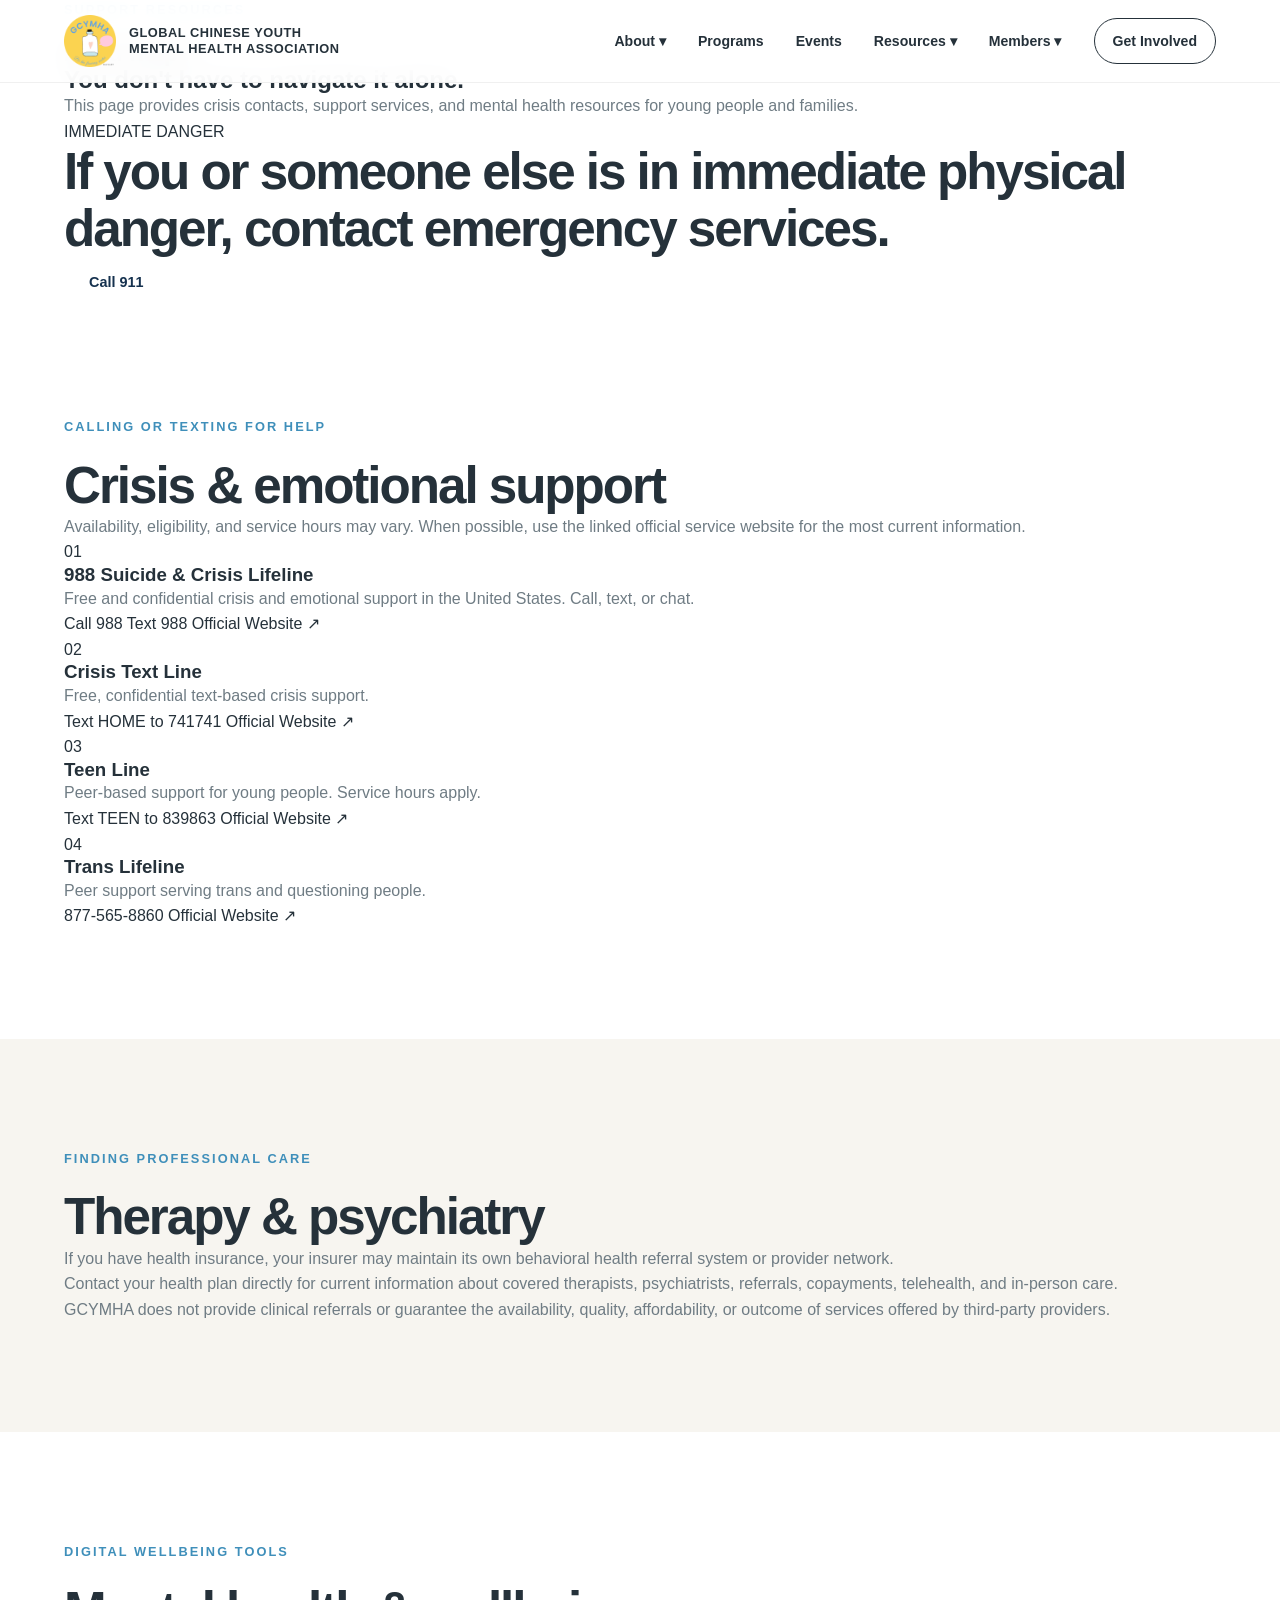
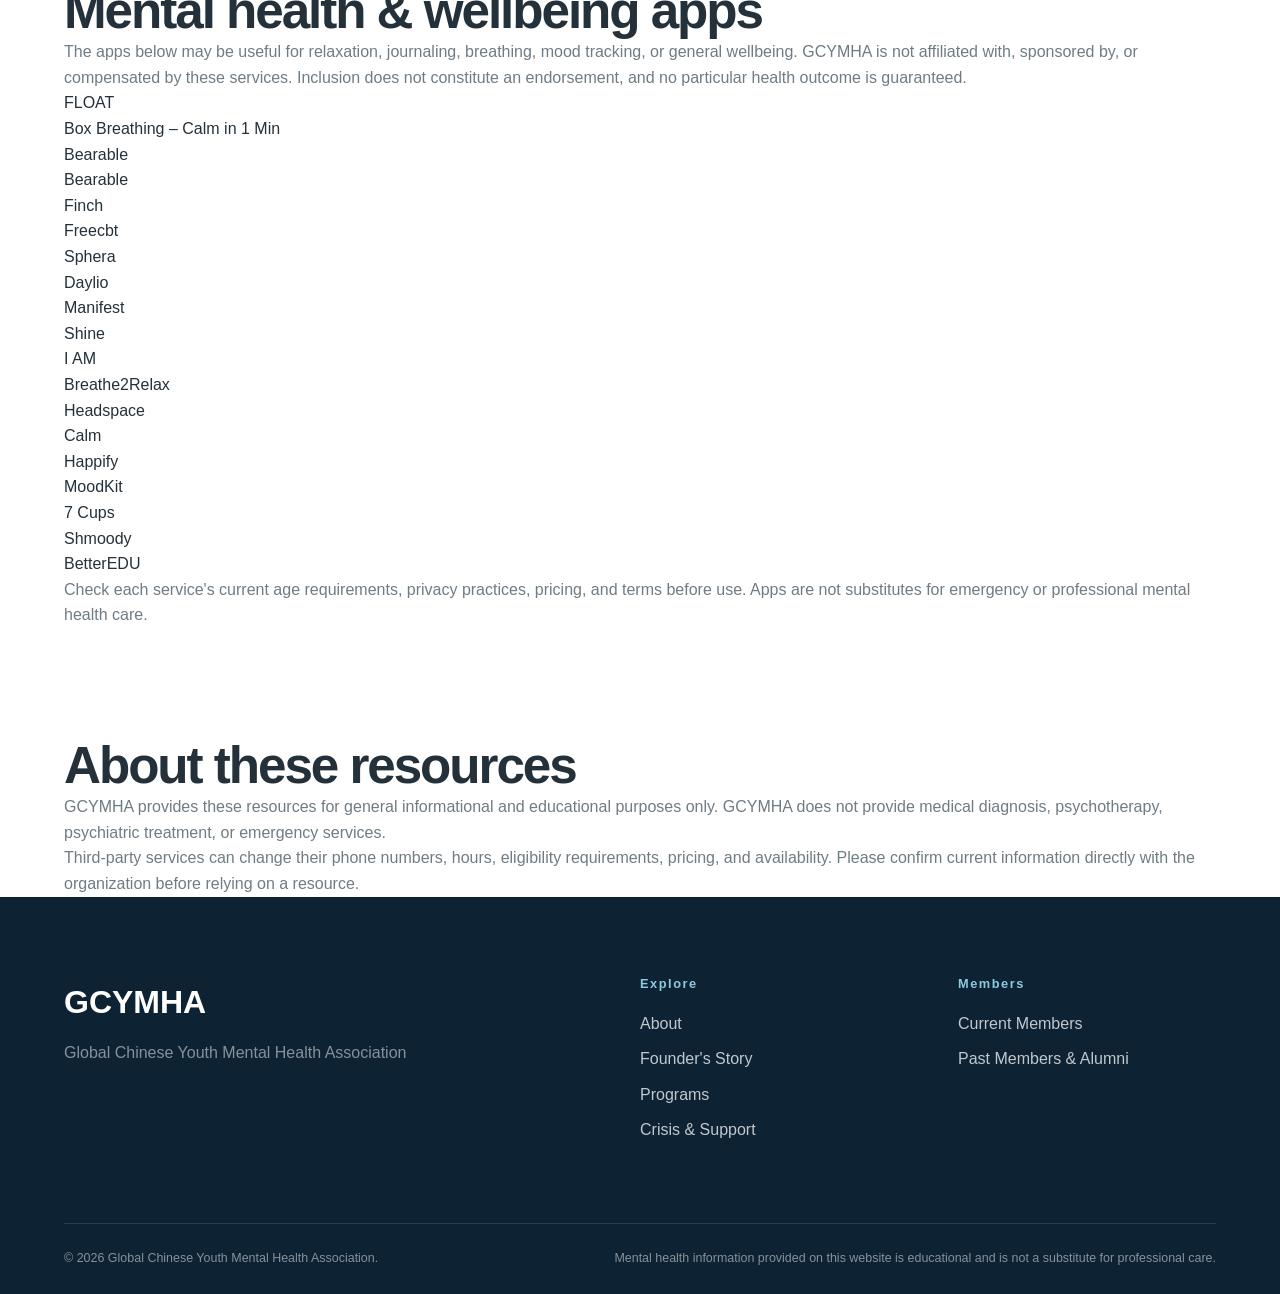
==== crisis-support.html @ 8b7da655 "Create crisis-support.html" ====
<!DOCTYPE html>
<html lang="en">

<head>
    <meta charset="UTF-8">

    <meta
        name="viewport"
        content="width=device-width, initial-scale=1.0"
    >

    <title>Crisis & Support Resources | GCYMHA</title>

    <meta
        name="description"
        content="Mental health crisis lines, support services, care resources, and wellbeing tools curated by the Global Chinese Youth Mental Health Association."
    >

    <link rel="stylesheet" href="styles.css">
</head>

<body>

    <!-- =========================
         NAVIGATION
    ========================== -->

    <header class="site-header">

        <nav class="navbar container">

            <a href="index.html" class="brand">

                <img
                    src="assets/images/logo.jpg"
                    alt="GCYMHA Logo"
                    class="brand-logo"
                >

                <span class="brand-text">
                    Global Chinese Youth
                    <br>
                    Mental Health Association
                </span>

            </a>


            <button
                class="menu-button"
                id="menuButton"
                aria-label="Open navigation menu"
                aria-expanded="false"
            >
                ☰
            </button>


            <div class="nav-links" id="navLinks">


                <!-- ABOUT -->

                <div class="nav-dropdown">

                    <button class="dropdown-button">
                        About ▾
                    </button>

                    <div class="dropdown-menu">

                        <a href="index.html#about">
                            Our Mission
                        </a>

                        <a href="founder-story.html">
                            Founder's Story
                        </a>

                    </div>

                </div>


                <a href="index.html#programs">
                    Programs
                </a>

                <a href="index.html#events">
                    Events
                </a>


                <!-- RESOURCES -->

                <div class="nav-dropdown">

                    <button class="dropdown-button">
                        Resources ▾
                    </button>

                    <div class="dropdown-menu">

                        <a href="index.html#resources">
                            Resource Overview
                        </a>

                        <a href="crisis-support.html">
                            Crisis & Support Services
                        </a>

                    </div>

                </div>


                <!-- MEMBERS -->

                <div class="nav-dropdown">

                    <button class="dropdown-button">
                        Members ▾
                    </button>

                    <div class="dropdown-menu">

                        <a href="current-members.html">
                            Current Members
                        </a>

                        <a href="past-members.html">
                            Past Members & Alumni
                        </a>

                    </div>

                </div>


                <a
                    href="index.html#contact"
                    class="nav-button"
                >
                    Get Involved
                </a>

            </div>

        </nav>

    </header>


    <main>


        <!-- =========================
             HERO
        ========================== -->

        <section class="support-hero">

            <div class="container">

                <p class="section-label">
                    SUPPORT RESOURCES
                </p>

                <h1>
                    Need help?
                    <br>
                    You don't have to navigate it alone.
                </h1>

                <p>
                    This page provides crisis contacts,
                    support services, and mental health
                    resources for young people and families.
                </p>

            </div>

        </section>


        <!-- =========================
             EMERGENCY NOTICE
        ========================== -->

        <section class="emergency-banner">

            <div class="container emergency-inner">

                <div>
                    <span>IMMEDIATE DANGER</span>

                    <h2>
                        If you or someone else is in immediate
                        physical danger, contact emergency services.
                    </h2>
                </div>

                <a
                    href="tel:911"
                    class="button button-white"
                >
                    Call 911
                </a>

            </div>

        </section>


        <!-- =========================
             CALL / TEXT
        ========================== -->

        <section class="section">

            <div class="container">

                <div class="support-heading">

                    <p class="section-label">
                        CALLING OR TEXTING FOR HELP
                    </p>

                    <h2>
                        Crisis & emotional support
                    </h2>

                    <p>
                        Availability, eligibility, and service
                        hours may vary. When possible, use the
                        linked official service website for the
                        most current information.
                    </p>

                </div>


                <div class="support-resource-list">


                    <!-- 988 -->

                    <article class="support-resource">

                        <div class="support-number">
                            01
                        </div>

                        <div>
                            <h3>
                                988 Suicide & Crisis Lifeline
                            </h3>

                            <p>
                                Free and confidential crisis and
                                emotional support in the United States.
                                Call, text, or chat.
                            </p>
                        </div>

                        <div class="support-actions">

                            <a href="tel:988">
                                Call 988
                            </a>

                            <a href="sms:988">
                                Text 988
                            </a>

                            <a
                                href="https://988lifeline.org/"
                                target="_blank"
                                rel="noopener noreferrer"
                            >
                                Official Website ↗
                            </a>

                        </div>

                    </article>


                    <!-- CRISIS TEXT LINE -->

                    <article class="support-resource">

                        <div class="support-number">
                            02
                        </div>

                        <div>
                            <h3>
                                Crisis Text Line
                            </h3>

                            <p>
                                Free, confidential text-based
                                crisis support.
                            </p>
                        </div>

                        <div class="support-actions">

                            <a href="sms:741741">
                                Text HOME to 741741
                            </a>

                            <a
                                href="https://www.crisistextline.org/"
                                target="_blank"
                                rel="noopener noreferrer"
                            >
                                Official Website ↗
                            </a>

                        </div>

                    </article>


                    <!-- TEEN LINE -->

                    <article class="support-resource">

                        <div class="support-number">
                            03
                        </div>

                        <div>
                            <h3>
                                Teen Line
                            </h3>

                            <p>
                                Peer-based support for young people.
                                Service hours apply.
                            </p>
                        </div>

                        <div class="support-actions">

                            <a href="sms:839863">
                                Text TEEN to 839863
                            </a>

                            <a
                                href="https://www.teenline.org/"
                                target="_blank"
                                rel="noopener noreferrer"
                            >
                                Official Website ↗
                            </a>

                        </div>

                    </article>


                    <!-- TRANS LIFELINE -->

                    <article class="support-resource">

                        <div class="support-number">
                            04
                        </div>

                        <div>
                            <h3>
                                Trans Lifeline
                            </h3>

                            <p>
                                Peer support serving trans and
                                questioning people.
                            </p>
                        </div>

                        <div class="support-actions">

                            <a href="tel:+18775658860">
                                877-565-8860
                            </a>

                            <a
                                href="https://translifeline.org/hotline/"
                                target="_blank"
                                rel="noopener noreferrer"
                            >
                                Official Website ↗
                            </a>

                        </div>

                    </article>


                </div>

            </div>

        </section>


        <!-- =========================
             PROFESSIONAL CARE
        ========================== -->

        <section class="section soft-background">

            <div class="container support-two-column">

                <div>

                    <p class="section-label">
                        FINDING PROFESSIONAL CARE
                    </p>

                    <h2>
                        Therapy & psychiatry
                    </h2>

                </div>


                <div>

                    <p>
                        If you have health insurance, your insurer
                        may maintain its own behavioral health
                        referral system or provider network.
                    </p>

                    <p>
                        Contact your health plan directly for
                        current information about covered therapists,
                        psychiatrists, referrals, copayments,
                        telehealth, and in-person care.
                    </p>

                    <p class="support-note">
                        GCYMHA does not provide clinical referrals
                        or guarantee the availability, quality,
                        affordability, or outcome of services
                        offered by third-party providers.
                    </p>

                </div>

            </div>

        </section>


        <!-- =========================
             APPS
        ========================== -->

        <section class="section">

            <div class="container">

                <div class="support-heading">

                    <p class="section-label">
                        DIGITAL WELLBEING TOOLS
                    </p>

                    <h2>
                        Mental health & wellbeing apps
                    </h2>

                    <p>
                        The apps below may be useful for relaxation,
                        journaling, breathing, mood tracking, or
                        general wellbeing. GCYMHA is not affiliated
                        with, sponsored by, or compensated by these
                        services. Inclusion does not constitute an
                        endorsement, and no particular health outcome
                        is guaranteed.
                    </p>

                </div>


                <div class="app-grid">

                    <div>FLOAT</div>
                    <div>Box Breathing – Calm in 1 Min</div>
                    <div>Bearable</div>
                    <div>Bearable</div>
                    <div>Finch</div>
                    <div>Freecbt</div>
                    <div> Sphera</div>
                    <div> Daylio</div>
                    <div> Manifest</div>
                    <div>Shine</div>
                    <div>I AM</div>
                    <div>Breathe2Relax</div>
                    <div>Headspace</div>
                    <div>Calm</div>
                    <div>Happify</div>
                    <div>MoodKit</div>
                    <div>7 Cups</div>
                    <div>Shmoody</div>
                    <div>BetterEDU</div>

                </div>


                <p class="app-disclaimer">
                    Check each service's current age requirements,
                    privacy practices, pricing, and terms before use.
                    Apps are not substitutes for emergency or
                    professional mental health care.
                </p>

            </div>

        </section>


        <!-- =========================
             DISCLAIMER
        ========================== -->

        <section class="support-disclaimer">

            <div class="container">

                <h2>
                    About these resources
                </h2>

                <p>
                    GCYMHA provides these resources for general
                    informational and educational purposes only.
                    GCYMHA does not provide medical diagnosis,
                    psychotherapy, psychiatric treatment, or
                    emergency services.
                </p>

                <p>
                    Third-party services can change their phone
                    numbers, hours, eligibility requirements,
                    pricing, and availability. Please confirm
                    current information directly with the
                    organization before relying on a resource.
                </p>

            </div>

        </section>


    </main>


    <!-- =========================
         FOOTER
    ========================== -->

    <footer class="footer">

        <div class="container footer-grid">

            <div>

                <a href="index.html" class="footer-brand">
                    GCYMHA
                </a>

                <p>
                    Global Chinese Youth Mental Health Association
                </p>

            </div>


            <div>

                <h3>
                    Explore
                </h3>

                <a href="index.html#about">
                    About
                </a>

                <a href="founder-story.html">
                    Founder's Story
                </a>

                <a href="index.html#programs">
                    Programs
                </a>

                <a href="crisis-support.html">
                    Crisis & Support
                </a>

            </div>


            <div>

                <h3>
                    Members
                </h3>

                <a href="current-members.html">
                    Current Members
                </a>

                <a href="past-members.html">
                    Past Members & Alumni
                </a>

            </div>

        </div>


        <div class="container footer-bottom">

            <p>
                © <span id="year"></span>
                Global Chinese Youth Mental Health Association.
            </p>

            <p>
                Mental health information provided on this website
                is educational and is not a substitute for
                professional care.
            </p>

        </div>

    </footer>


    <script src="script.js"></script>

</body>

</html>
---- styles.css ----
/* =====================================
   BASIC SETTINGS
===================================== */

:root {
    --navy: #16324f;
    --blue: #3f8fba;
    --light-blue: #dceef5;
    --sky: #8dc9df;
    --cream: #f7f5f0;
    --white: #ffffff;
    --text: #25313a;
    --muted: #6f7c84;
    --line: #dde3e6;

    --max-width: 1180px;
}


* {
    box-sizing: border-box;
    margin: 0;
    padding: 0;
}


html {
    scroll-behavior: smooth;
}


body {
    font-family:
        -apple-system,
        BlinkMacSystemFont,
        "Segoe UI",
        Arial,
        sans-serif;

    color: var(--text);
    background: var(--white);
    line-height: 1.6;
}


img {
    display: block;
    width: 100%;
}


a {
    color: inherit;
    text-decoration: none;
}


.container {
    width: min(90%, var(--max-width));
    margin: 0 auto;
}


.section {
    padding: 110px 0;
}


.soft-background {
    background: var(--cream);
}


.section-label {
    color: var(--blue);
    font-size: 0.8rem;
    font-weight: 800;
    letter-spacing: 0.16em;
    margin-bottom: 20px;
}


.light-label {
    color: var(--sky);
}


h1,
h2,
h3 {
    line-height: 1.1;
}


h2 {
    font-size: clamp(2.2rem, 4vw, 4rem);
    letter-spacing: -0.04em;
}


p {
    color: var(--muted);
}


.button {
    display: inline-flex;
    justify-content: center;
    align-items: center;

    min-height: 50px;

    padding: 0 25px;

    border-radius: 999px;

    font-size: 0.9rem;
    font-weight: 700;

    transition:
        transform 0.2s ease,
        background 0.2s ease,
        color 0.2s ease;
}


.button:hover {
    transform: translateY(-2px);
}


.button-primary {
    color: white;
    background: var(--blue);
}


.button-secondary {
    color: white;
    border: 1px solid rgba(255, 255, 255, 0.65);
}


.button-white {
    color: var(--navy);
    background: white;
}


.button-outline-white {
    color: white;
    border: 1px solid rgba(255, 255, 255, 0.7);
}



/* =====================================
   NAVIGATION
===================================== */

.site-header {
    position: fixed;
    z-index: 1000;
    top: 0;
    width: 100%;

    background: rgba(255, 255, 255, 0.94);

    backdrop-filter: blur(14px);

    border-bottom: 1px solid rgba(0, 0, 0, 0.06);
}


.navbar {
    min-height: 82px;

    display: flex;
    align-items: center;
    justify-content: space-between;
}


.brand {
    display: flex;
    align-items: center;
    gap: 13px;

    font-weight: 800;
}


.brand-logo {
    width: 52px;
    height: 52px;
    object-fit: contain;
    flex-shrink: 0;
}


.brand-text {
    font-size: 0.8rem;
    line-height: 1.25;
    text-transform: uppercase;
    letter-spacing: 0.04em;
}


.nav-links {
    display: flex;
    align-items: center;
    gap: 32px;

    font-size: 0.88rem;
    font-weight: 600;
}


.nav-links a {
    transition: color 0.2s;
}


.nav-links a:hover {
    color: var(--blue);
}


.nav-button {
    padding: 11px 18px;

    border: 1px solid var(--text);
    border-radius: 999px;
}


.menu-button {
    display: none;

    border: 0;
    background: transparent;

    font-size: 1.7rem;
}



/* =====================================
   HERO
===================================== */

.hero {
    min-height: 920px;

    position: relative;

    display: flex;
    align-items: center;

    overflow: hidden;

    color: white;
}


.hero-background {
    position: absolute;
    inset: 0;

    width: 100%;
    height: 100%;

    object-fit: cover;
}


.hero-overlay {
    position: absolute;
    inset: 0;

    background:
        linear-gradient(
            90deg,
            rgba(11, 37, 55, 0.92) 0%,
            rgba(11, 37, 55, 0.74) 50%,
            rgba(11, 37, 55, 0.22) 100%
        );
}


.hero-content {
    position: relative;
    z-index: 2;

    padding-top: 80px;
}


.eyebrow {
    color: var(--sky);

    font-size: 0.8rem;
    font-weight: 800;

    letter-spacing: 0.18em;

    margin-bottom: 30px;
}


.hero h1 {
    max-width: 850px;

    font-size: clamp(3.4rem, 7vw, 7.2rem);

    letter-spacing: -0.06em;
}


.hero h1 span {
    color: var(--sky);
}


.hero-description {
    max-width: 640px;

    color: rgba(255, 255, 255, 0.82);

    font-size: 1.2rem;

    margin: 35px 0;
}


.hero-actions {
    display: flex;
    gap: 14px;
}


.hero-stats {
    margin-top: 100px;

    display: grid;
    grid-template-columns: repeat(3, 1fr);

    max-width: 760px;

    border-top: 1px solid rgba(255, 255, 255, 0.3);
}


.hero-stats div {
    padding: 25px 25px 0 0;
}


.hero-stats strong {
    display: block;

    font-size: 1.15rem;
}


.hero-stats span {
    color: rgba(255, 255, 255, 0.62);

    font-size: 0.85rem;
}



/* =====================================
   INTRO
===================================== */

.intro {
    background: white;
}


.intro-grid {
    display: grid;
    grid-template-columns: 1fr 1fr;

    gap: 90px;
}


.intro-grid h2 {
    max-width: 600px;
}


.intro-grid > div:last-child {
    padding-top: 35px;
}


.large-paragraph {
    font-size: 1.3rem;
    color: var(--text);

    margin-bottom: 20px;
}


.text-link {
    display: inline-block;

    color: var(--blue);
    font-weight: 700;

    margin-top: 25px;
}



/* =====================================
   ABOUT
===================================== */

.split-section {
    display: grid;
    grid-template-columns: 1fr 1fr;

    align-items: center;

    gap: 90px;
}


.image-panel {
    position: relative;
}


.image-panel img {
    height: 650px;

    object-fit: cover;

    border-radius: 6px;
}


.image-caption {
    position: absolute;

    right: -25px;
    bottom: 30px;

    width: 260px;

    padding: 25px;

    color: white;
    background: var(--navy);
}


.image-caption span {
    display: block;

    color: var(--sky);

    font-size: 0.75rem;
    font-weight: 700;

    letter-spacing: 0.15em;
    text-transform: uppercase;

    margin-bottom: 5px;
}


.content-panel > p {
    margin-top: 25px;
    font-size: 1.05rem;
}


.mini-values {
    margin-top: 45px;

    border-top: 1px solid #d8dad6;
}


.mini-values div {
    padding: 22px 0;

    display: grid;
    grid-template-columns: 50px 120px 1fr;

    gap: 10px;

    border-bottom: 1px solid #d8dad6;
}


.mini-values span {
    color: var(--blue);

    font-size: 0.75rem;
    font-weight: 800;
}


.mini-values h3 {
    font-size: 1rem;
}



/* =====================================
   IMPACT
===================================== */

.impact-section {
    color: white;
    background: var(--navy);
}


.impact-grid {
    display: grid;
    grid-template-columns: 1fr 1fr;

    align-items: center;

    gap: 90px;
}


.impact-copy p {
    color: rgba(255,255,255,0.68);
}


.impact-copy > p:not(.section-label) {
    margin-top: 25px;

    font-size: 1.05rem;
}


.check-list {
    margin-top: 35px;
}


.check-list p {
    padding: 13px 0;

    border-bottom: 1px solid rgba(255,255,255,0.13);
}


.check-list span {
    color: var(--sky);

    margin-right: 12px;
}


.impact-image img {
    height: 600px;

    object-fit: cover;

    border-radius: 6px;
}



/* =====================================
   SECTION HEADINGS
===================================== */

.section-heading {
    display: grid;
    grid-template-columns: 1.5fr 0.7fr;

    gap: 80px;

    align-items: end;

    margin-bottom: 60px;
}


.section-heading > p {
    font-size: 1.05rem;
}



/* =====================================
   PROGRAMS
===================================== */

.program-grid {
    display: grid;
    grid-template-columns: repeat(2, 1fr);
}


.program-card {
    position: relative;

    min-height: 360px;

    padding: 45px;

    border: 1px solid var(--line);

    margin: -1px 0 0 -1px;

    display: flex;
    flex-direction: column;
}


.card-number {
    color: var(--blue);

    font-size: 0.8rem;
    font-weight: 800;

    margin-bottom: 60px;
}


.program-card h3 {
    font-size: 1.7rem;

    margin-bottom: 16px;
}


.program-card p {
    max-width: 480px;

    margin-bottom: 25px;
}


.program-card a {
    margin-top: auto;

    color: var(--blue);
    font-weight: 700;
}


.featured-card {
    color: white;
    background: var(--blue);

    border-color: var(--blue);
}


.featured-card p,
.featured-card a,
.featured-card .card-number {
    color: rgba(255,255,255,0.85);
}



/* =====================================
   EVENTS
===================================== */

.event-grid {
    display: grid;
    grid-template-columns: repeat(2, 1fr);

    gap: 28px;
}


.event-card {
    background: white;
}


.event-card img {
    height: 400px;

    object-fit: cover;
}


.event-content {
    padding: 35px;
}


.event-type {
    color: var(--blue);

    font-size: 0.75rem;
    font-weight: 800;

    letter-spacing: 0.12em;
}


.event-content h3 {
    margin: 14px 0;

    font-size: 1.6rem;
}



/* =====================================
   RESOURCES
===================================== */

.resource-layout {
    display: grid;
    grid-template-columns: 0.85fr 1.15fr;

    gap: 90px;

    align-items: center;
}


.resource-image img {
    height: 650px;

    object-fit: cover;

    border-radius: 6px;
}


.resource-layout > div:last-child > p {
    margin: 25px 0 35px;

    font-size: 1.05rem;
}


.resource-links {
    border-top: 1px solid var(--line);
}


.resource-links a {
    padding: 22px 0;

    display: grid;

    grid-template-columns: 50px 1fr 30px;

    align-items: center;

    gap: 15px;

    border-bottom: 1px solid var(--line);
}


.resource-links a > span {
    color: var(--blue);

    font-size: 0.8rem;
    font-weight: 800;
}


.resource-links strong,
.resource-links small {
    display: block;
}


.resource-links small {
    color: var(--muted);

    margin-top: 4px;
}



/* =====================================
   COLLABORATION
===================================== */

.collaboration-section {
    color: white;
    background: #346c88;
}


.collaboration-grid {
    display: grid;
    grid-template-columns: 0.85fr 1.15fr;

    gap: 100px;

    align-items: center;
}


.collaboration-grid h2 {
    max-width: 450px;
}


.collaboration-grid p:not(.section-label) {
    max-width: 520px;

    margin: 25px 0 35px;

    color: rgba(255,255,255,0.75);

    font-size: 1.05rem;
}


.collaboration-image img {
    height: 540px;

    object-fit: cover;
}



/* =====================================
   TEAM
===================================== */

.team-intro {
    max-width: 780px;

    margin-bottom: 60px;
}


.team-intro > p:last-child {
    margin-top: 25px;

    max-width: 650px;

    font-size: 1.05rem;
}


.team-categories {
    display: grid;
    grid-template-columns: repeat(4, 1fr);

    border-top: 1px solid var(--line);
}


.team-categories div {
    padding: 30px;

    border-right: 1px solid var(--line);
}


.team-categories div:last-child {
    border-right: 0;
}


.team-categories span {
    color: var(--blue);

    font-size: 0.75rem;
    font-weight: 800;
}


.team-categories h3 {
    margin: 50px 0 14px;

    font-size: 1.3rem;
}



/* =====================================
   CONTACT
===================================== */

.contact-section {
    padding: 130px 0;

    text-align: center;

    color: white;

    background:
        linear-gradient(
            135deg,
            #16324f,
            #347796
        );
}


.contact-content {
    max-width: 850px;
}


.contact-content h2 {
    font-size: clamp(3rem, 6vw, 5.8rem);
}


.contact-content > p:not(.section-label) {
    max-width: 620px;

    margin: 30px auto;

    color: rgba(255,255,255,0.75);

    font-size: 1.1rem;
}


.contact-buttons {
    display: flex;
    justify-content: center;

    gap: 12px;
}



/* =====================================
   FOOTER
===================================== */

.footer {
    padding: 80px 0 25px;

    color: white;
    background: #0d2232;
}


.footer p {
    color: rgba(255,255,255,0.5);
}


.footer-grid {
    display: grid;
    grid-template-columns: 2fr 1fr 1fr;

    gap: 60px;
}


.footer-brand {
    display: block;

    margin-bottom: 12px;

    font-size: 2rem;
    font-weight: 900;
}


.footer-grid h3 {
    color: var(--sky);

    font-size: 0.8rem;

    letter-spacing: 0.12em;

    margin-bottom: 20px;
}


.footer-grid div:nth-child(2) a,
.footer-grid div:nth-child(3) a {
    display: block;

    margin-bottom: 10px;

    color: rgba(255,255,255,0.75);
}


.footer-bottom {
    display: flex;
    justify-content: space-between;

    gap: 30px;

    margin-top: 70px;

    padding-top: 25px;

    border-top: 1px solid rgba(255,255,255,0.12);

    font-size: 0.78rem;
}



/* =====================================
   TABLET
===================================== */

@media (max-width: 950px) {

    .section {
        padding: 80px 0;
    }


    .nav-links {
        display: none;

        position: absolute;

        top: 82px;
        left: 0;

        width: 100%;

        padding: 25px 5%;

        flex-direction: column;
        align-items: flex-start;

        background: white;

        border-bottom: 1px solid var(--line);
    }


    .nav-links.active {
        display: flex;
    }


    .menu-button {
        display: block;
    }


    .hero {
        min-height: 850px;
    }


    .intro-grid,
    .split-section,
    .impact-grid,
    .resource-layout,
    .collaboration-grid,
    .section-heading {
        grid-template-columns: 1fr;
        gap: 50px;
    }


    .program-grid {
        grid-template-columns: 1fr 1fr;
    }


    .team-categories {
        grid-template-columns: 1fr 1fr;
    }


    .image-caption {
        right: 15px;
    }


    .footer-grid {
        grid-template-columns: 1fr 1fr;
    }

}



/* =====================================
   MOBILE
===================================== */

@media (max-width: 650px) {

    .brand-text {
        font-size: 0.65rem;
    }


    .hero {
        min-height: 820px;
    }


    .hero-overlay {
        background:
            linear-gradient(
                rgba(11,37,55,0.82),
                rgba(11,37,55,0.9)
            );
    }


    .hero h1 {
        font-size: 3.3rem;
    }


    .hero-actions,
    .contact-buttons {
        flex-direction: column;
        align-items: stretch;
    }


    .hero-stats {
        grid-template-columns: 1fr;

        margin-top: 60px;
    }


    .hero-stats div {
        padding: 15px 0;

        border-bottom: 1px solid rgba(255,255,255,0.1);
    }


    .program-grid,
    .event-grid,
    .team-categories {
        grid-template-columns: 1fr;
    }


    .program-card {
        min-height: auto;
    }


    .card-number {
        margin-bottom: 35px;
    }


    .mini-values div {
        grid-template-columns: 35px 1fr;
    }


    .mini-values p {
        grid-column: 2;
    }


    .image-panel img,
    .impact-image img,
    .resource-image img,
    .collaboration-image img,
    .event-card img {
        height: 430px;
    }


    .footer-grid {
        grid-template-columns: 1fr;
    }


    .footer-bottom {
        flex-direction: column;
    }

}
/* =====================================
   NAVIGATION DROPDOWNS
===================================== */

.nav-dropdown {
    position: relative;
    display: flex;
    align-items: center;
}

.dropdown-button {
    border: 0;
    background: transparent;

    font: inherit;
    font-size: 0.88rem;
    font-weight: 600;

    cursor: pointer;
    color: var(--text);

    padding: 20px 0;
}

/* Dropdown box */

.dropdown-menu {
    display: none;

    position: absolute;
    top: 100%;
    left: 0;

    min-width: 220px;

    padding: 8px 0;

    background: white;

    border: 1px solid var(--line);
    border-radius: 8px;

    box-shadow: 0 12px 30px rgba(0, 0, 0, 0.12);

    z-index: 9999;
}

/* Dropdown links */

.dropdown-menu a {
    display: block;

    padding: 12px 18px;

    color: var(--text);

    white-space: nowrap;

    font-size: 0.88rem;
    font-weight: 600;
}

.dropdown-menu a:hover {
    color: var(--blue);
    background: var(--cream);
}

/* Show dropdown on hover */

.nav-dropdown:hover .dropdown-menu {
    display: block;
}

/* Also keep it open when clicked/focused */

.nav-dropdown:focus-within .dropdown-menu {
    display: block;
}
/* =====================================
   MEMBERS PAGES
===================================== */

.members-hero {
    padding: 180px 0 90px;
    background: var(--cream);
}

.members-hero h1 {
    font-size: clamp(3rem, 6vw, 5.5rem);
    letter-spacing: -0.05em;
    margin-bottom: 20px;
}

.members-hero p:last-child {
    max-width: 650px;
    font-size: 1.1rem;
}


/* =====================================
   CURRENT MEMBERS
===================================== */

.current-member-list {
    max-width: 900px;
    margin: 0 auto;
}

.current-member {
    display: grid;
    grid-template-columns: 90px 1fr;
    gap: 30px;

    align-items: start;

    padding: 40px 0;

    border-bottom: 1px solid var(--line);
}

.current-member:first-child {
    border-top: 1px solid var(--line);
}

.member-initials {
    width: 70px;
    height: 70px;

    display: flex;
    align-items: center;
    justify-content: center;

    border-radius: 50%;

    background: var(--light-blue);
    color: var(--navy);

    font-size: 1rem;
    font-weight: 800;
    letter-spacing: 0.05em;
}

.current-member-info h2 {
    margin-bottom: 7px;
    font-size: 1.6rem;
}

.member-role {
    margin-bottom: 12px;

    color: var(--blue);

    font-size: 0.85rem;
    font-weight: 700;

    text-transform: uppercase;
    letter-spacing: 0.06em;
}

.current-member-info > p:last-child {
    max-width: 600px;
}


/* =====================================
   PAST MEMBERS & ALUMNI
===================================== */

.member-group {
    margin-bottom: 100px;
}

.member-group:last-child {
    margin-bottom: 0;
}

.member-group-heading {
    display: grid;
    grid-template-columns: 1fr 2fr;
    gap: 40px;

    align-items: end;

    margin-bottom: 35px;
}

.member-group-heading h2 {
    font-size: clamp(2rem, 4vw, 3.5rem);
}

.past-member-list {
    border-top: 1px solid var(--line);
}

.past-member {
    display: grid;
    grid-template-columns: 0.8fr 1.2fr;

    gap: 50px;

    padding: 32px 0;

    border-bottom: 1px solid var(--line);
}

.past-member-header h3 {
    font-size: 1.4rem;
    margin-bottom: 6px;
}

.member-bio {
    max-width: 700px;

    font-size: 1rem;
    line-height: 1.75;
}


/* =====================================
   MEMBERS MOBILE
===================================== */

@media (max-width: 700px) {

    .current-member {
        grid-template-columns: 60px 1fr;
        gap: 20px;
    }

    .member-initials {
        width: 52px;
        height: 52px;

        font-size: 0.8rem;
    }

    .member-group-heading,
    .past-member {
        grid-template-columns: 1fr;
        gap: 15px;
    }

}
/* =====================================
   FOUNDER'S STORY
===================================== */

.story-hero {
    padding: 200px 0 110px;

    background:
        linear-gradient(
            135deg,
            #f7f5f0 0%,
            #eef5f7 100%
        );
}


.story-hero-inner {
    display: grid;
    grid-template-columns: 1.4fr 0.6fr;

    gap: 80px;

    align-items: end;
}


.story-hero .section-label {
    grid-column: 1 / -1;
}


.story-hero h1 {
    max-width: 850px;

    font-size: clamp(4rem, 8vw, 7.5rem);

    letter-spacing: -0.065em;
    line-height: 0.95;
}


.story-hero h1 span {
    color: var(--blue);
}


.story-intro {
    max-width: 440px;

    padding-bottom: 10px;
}


.story-date {
    margin-bottom: 20px;

    color: var(--text);

    font-size: 0.8rem;
    font-weight: 800;

    letter-spacing: 0.08em;
    text-transform: uppercase;
}


.story-intro p:last-child {
    font-size: 1.05rem;
    line-height: 1.75;
}



/* =====================================
   STORY BODY
===================================== */

.story-section {
    padding: 120px 0;
}


.story-layout {
    display: grid;

    grid-template-columns: 250px minmax(0, 760px);

    justify-content: center;

    gap: 100px;

    align-items: start;
}


.story-sidebar {
    position: sticky;

    top: 130px;

    padding-top: 10px;

    border-top: 2px solid var(--blue);
}


.story-sidebar-label {
    margin: 18px 0 15px;

    color: var(--blue);

    font-size: 0.72rem;
    font-weight: 800;

    letter-spacing: 0.15em;
}


.story-sidebar p:last-child {
    font-size: 0.9rem;
    line-height: 1.7;
}


.story-article {
    min-width: 0;
}


.story-article > p {
    margin-bottom: 28px;

    color: #4f5b63;

    font-size: 1.08rem;
    line-height: 1.9;
}


.story-article .story-lead {
    margin-bottom: 50px;

    color: var(--text);

    font-size: 1.45rem;
    line-height: 1.75;
}


.story-article h2 {
    margin: 85px 0 30px;

    color: var(--navy);

    font-size: clamp(2rem, 4vw, 3.3rem);

    letter-spacing: -0.04em;
}



/* =====================================
   STORY QUOTES
===================================== */

.story-quote {
    margin: 65px 0;

    padding: 10px 0 10px 35px;

    border-left: 4px solid var(--navy);
}


.story-quote p {
    color: var(--navy);

    font-size: clamp(1.5rem, 3vw, 2.25rem);

    font-weight: 600;

    line-height: 1.45;

    letter-spacing: -0.025em;
}


.story-quote-blue {
    border-left-color: var(--blue);
}


.story-quote-blue p {
    color: var(--blue);
}



/* =====================================
   STORY MISSION
===================================== */

.story-mission {
    margin: 85px 0;

    padding: 55px;

    background: var(--cream);

    border-radius: 6px;
}


.story-mission h2 {
    margin: 0 0 30px;

    font-size: clamp(2rem, 4vw, 3.2rem);
}


.story-mission > p:not(.section-label) {
    margin-bottom: 22px;

    font-size: 1.08rem;
    line-height: 1.8;
}


.story-ending {
    margin-top: 70px;

    padding-top: 45px;

    border-top: 1px solid var(--line);
}


.story-ending p {
    margin-bottom: 25px;

    color: var(--text);

    font-size: 1.25rem;
    line-height: 1.8;
}



/* =====================================
   STORY END CTA
===================================== */

.story-next {
    padding: 110px 0;

    color: white;

    background: var(--navy);
}


.story-next-inner {
    display: grid;

    grid-template-columns: 1.2fr 0.8fr;

    gap: 100px;

    align-items: center;
}


.story-next h2 {
    max-width: 650px;
}


.story-next p:not(.section-label) {
    margin-bottom: 30px;

    color: rgba(255,255,255,0.72);

    font-size: 1.05rem;
    line-height: 1.75;
}



/* =====================================
   STORY RESPONSIVE
===================================== */

@media (max-width: 900px) {

    .story-hero-inner {
        grid-template-columns: 1fr;

        gap: 40px;
    }


    .story-layout {
        grid-template-columns: 1fr;

        gap: 55px;
    }


    .story-sidebar {
        position: static;

        max-width: 600px;
    }


    .story-next-inner {
        grid-template-columns: 1fr;

        gap: 50px;
    }

}


@media (max-width: 600px) {

    .story-hero {
        padding: 150px 0 75px;
    }


    .story-hero h1 {
        font-size: 3.8rem;
    }


    .story-section {
        padding: 75px 0;
    }


    .story-article .story-lead {
        font-size: 1.25rem;
    }


    .story-article > p {
        font-size: 1rem;
    }


    .story-quote {
        margin: 50px 0;

        padding-left: 22px;
    }


    .story-mission {
        padding: 35px 25px;
    }

}
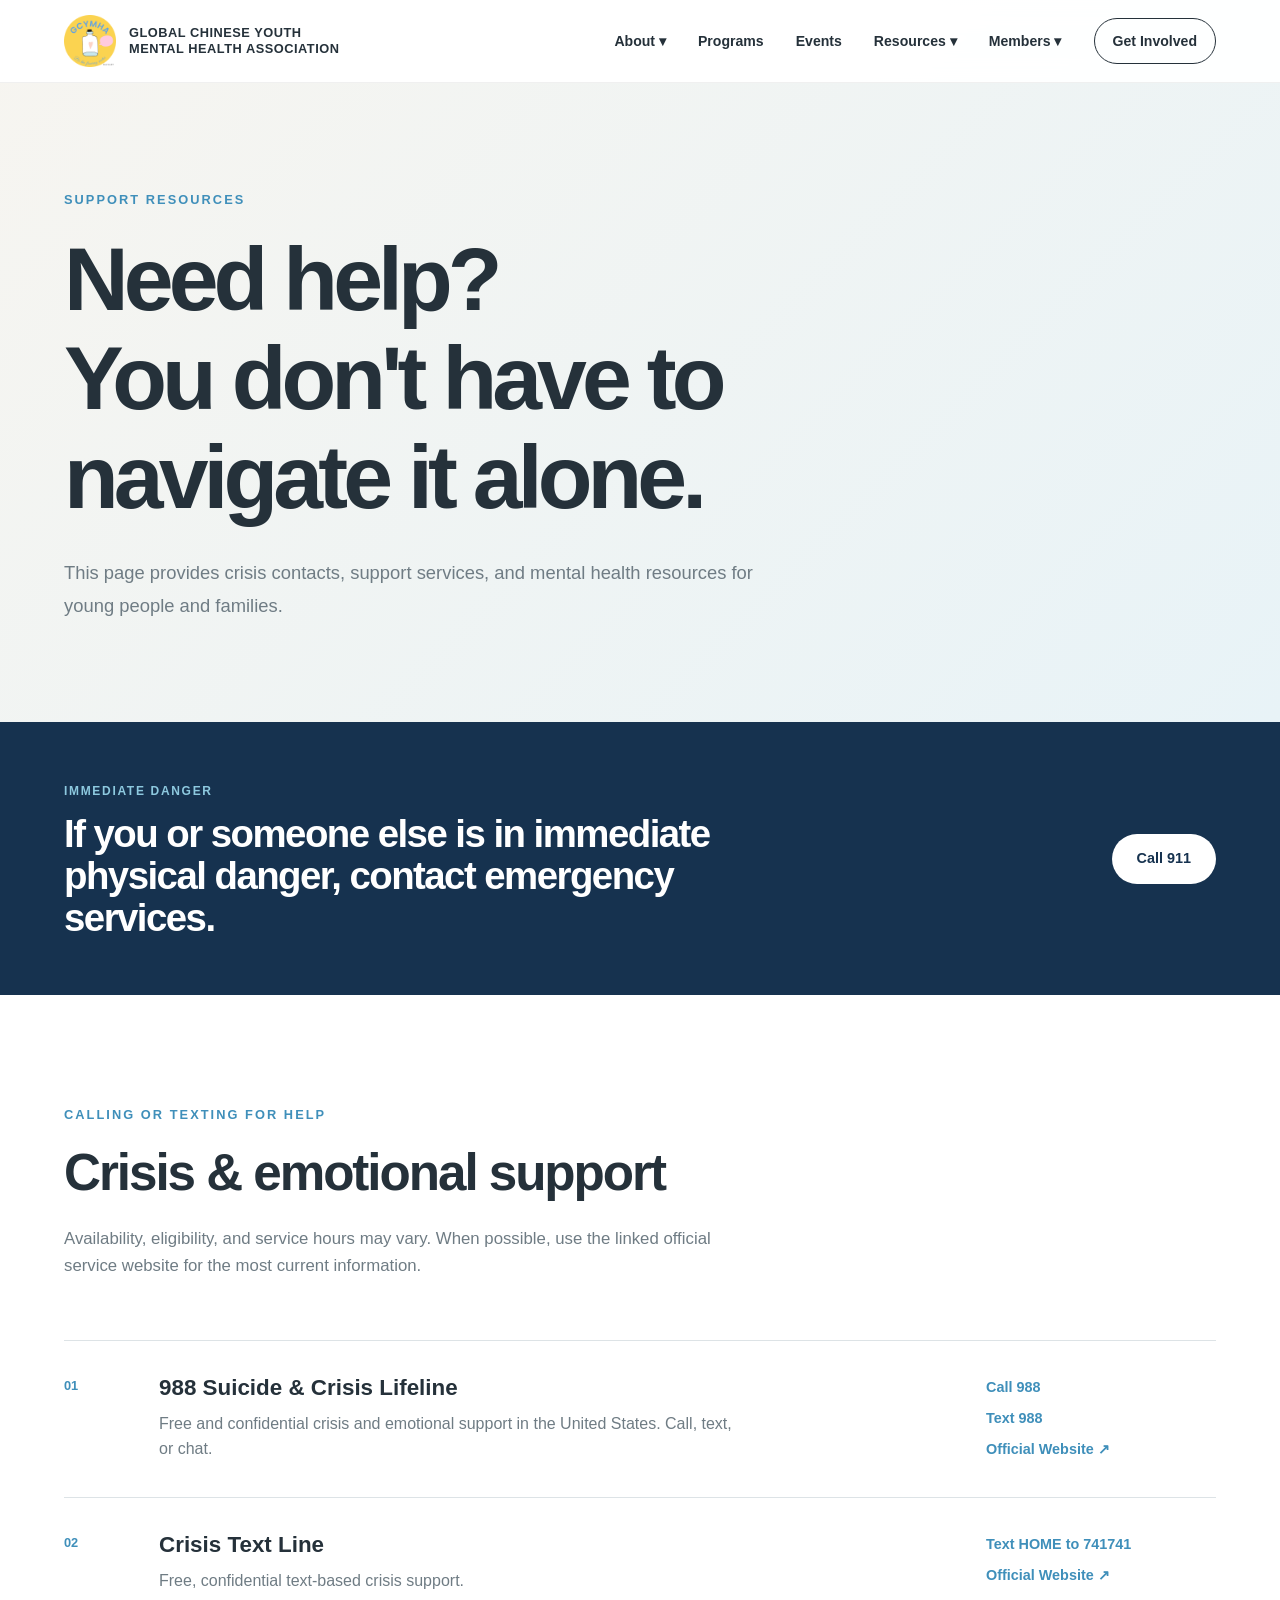
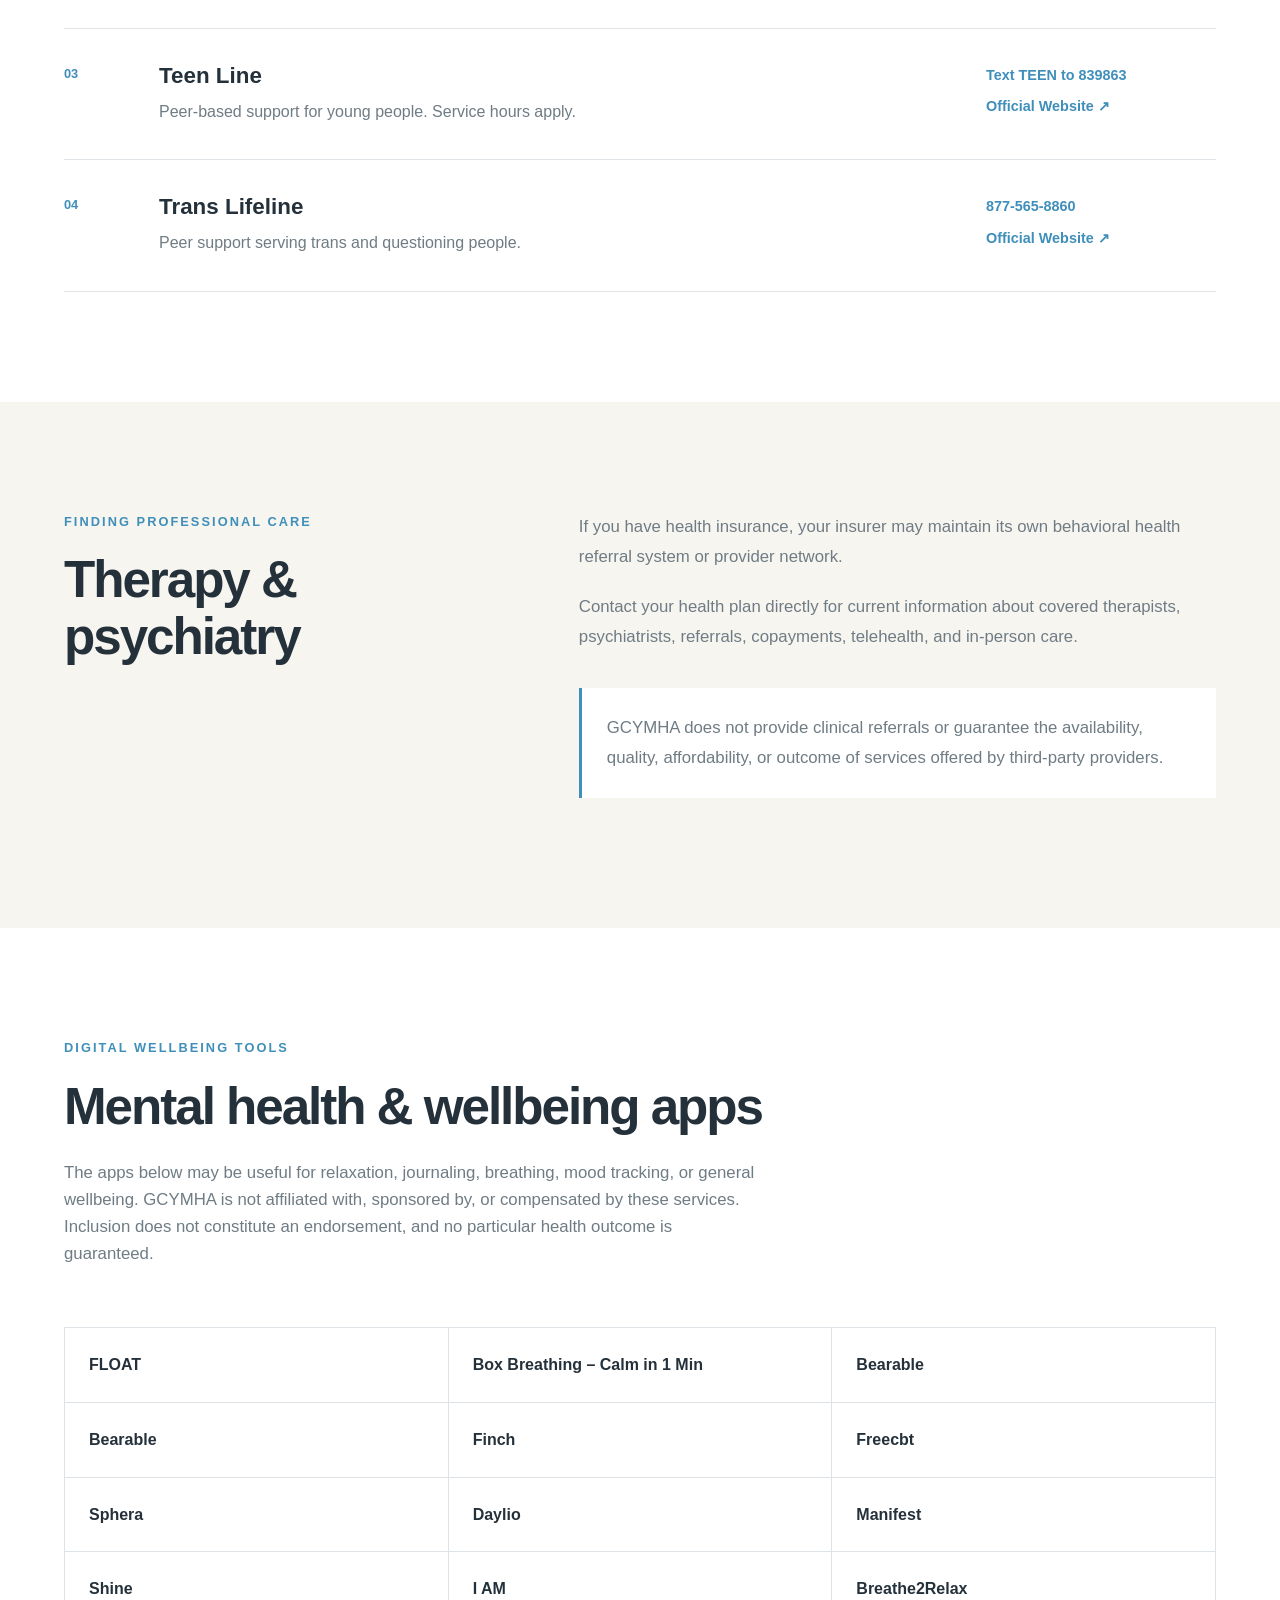
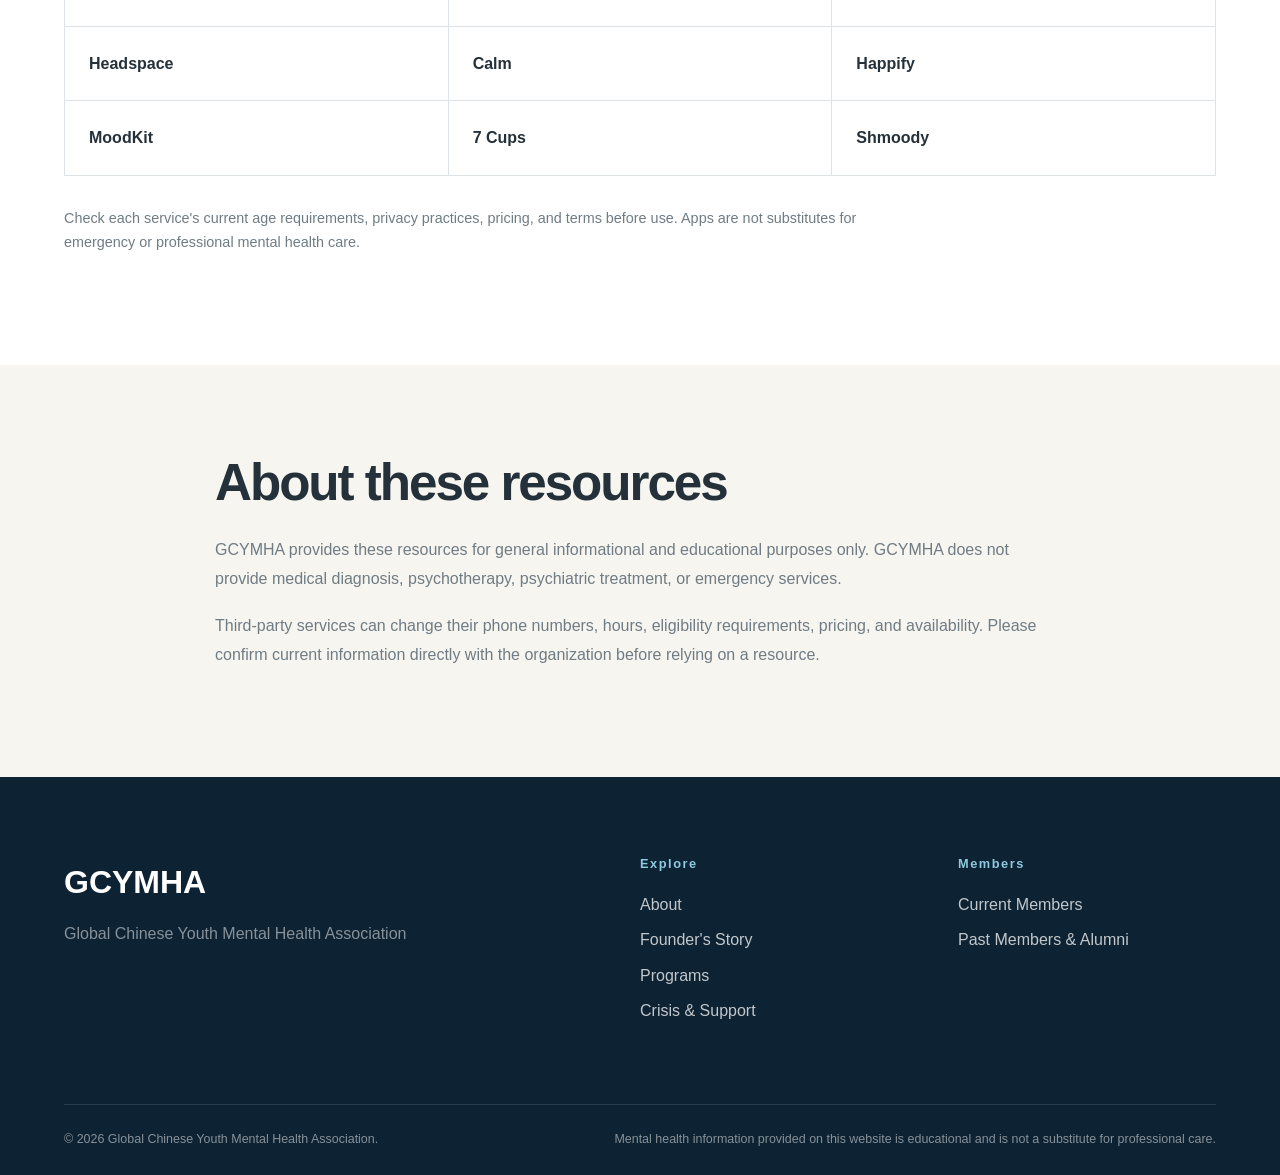
==== commit 3cc3045c: "Update crisis-support.html" ====
--- a/crisis-support.html
+++ b/crisis-support.html
@@ -508,7 +508,6 @@
                     <div>MoodKit</div>
                     <div>7 Cups</div>
                     <div>Shmoody</div>
-                    <div>BetterEDU</div>
 
                 </div>
 
--- a/styles.css
+++ b/styles.css
@@ -1797,3 +1797,279 @@
     }
 
 }
+/* =====================================
+   CRISIS & SUPPORT PAGE
+===================================== */
+
+.support-hero {
+    padding: 190px 0 100px;
+
+    background:
+        linear-gradient(
+            135deg,
+            #f7f5f0,
+            #e8f3f7
+        );
+}
+
+.support-hero h1 {
+    max-width: 900px;
+
+    font-size: clamp(3.5rem, 7vw, 6.5rem);
+    letter-spacing: -0.055em;
+
+    margin-bottom: 30px;
+}
+
+.support-hero > .container > p:last-child {
+    max-width: 700px;
+
+    font-size: 1.15rem;
+    line-height: 1.8;
+}
+
+
+/* Emergency */
+
+.emergency-banner {
+    padding: 55px 0;
+
+    background: var(--navy);
+    color: white;
+}
+
+.emergency-inner {
+    display: flex;
+
+    justify-content: space-between;
+    align-items: center;
+
+    gap: 50px;
+}
+
+.emergency-inner span {
+    color: var(--sky);
+
+    font-size: 0.75rem;
+    font-weight: 800;
+
+    letter-spacing: 0.14em;
+}
+
+.emergency-inner h2 {
+    max-width: 760px;
+
+    margin-top: 10px;
+
+    font-size: clamp(1.7rem, 3vw, 2.8rem);
+}
+
+
+/* Headings */
+
+.support-heading {
+    max-width: 800px;
+
+    margin-bottom: 60px;
+}
+
+.support-heading > p:last-child {
+    margin-top: 25px;
+
+    max-width: 700px;
+
+    font-size: 1.05rem;
+}
+
+
+/* Crisis resources */
+
+.support-resource-list {
+    border-top: 1px solid var(--line);
+}
+
+.support-resource {
+    display: grid;
+
+    grid-template-columns: 60px 1fr 230px;
+
+    gap: 35px;
+
+    padding: 35px 0;
+
+    align-items: start;
+
+    border-bottom: 1px solid var(--line);
+}
+
+.support-number {
+    color: var(--blue);
+
+    font-size: 0.8rem;
+    font-weight: 800;
+}
+
+.support-resource h3 {
+    margin-bottom: 10px;
+
+    font-size: 1.4rem;
+}
+
+.support-resource p {
+    max-width: 580px;
+}
+
+.support-actions {
+    display: flex;
+    flex-direction: column;
+
+    align-items: flex-start;
+
+    gap: 8px;
+}
+
+.support-actions a {
+    color: var(--blue);
+
+    font-size: 0.9rem;
+    font-weight: 700;
+}
+
+.support-actions a:hover {
+    text-decoration: underline;
+}
+
+
+/* Professional care */
+
+.support-two-column {
+    display: grid;
+
+    grid-template-columns: 0.8fr 1.2fr;
+
+    gap: 90px;
+}
+
+.support-two-column > div:last-child p {
+    margin-bottom: 20px;
+
+    font-size: 1.05rem;
+    line-height: 1.8;
+}
+
+.support-note {
+    margin-top: 35px;
+
+    padding: 25px;
+
+    border-left: 3px solid var(--blue);
+
+    background: white;
+}
+
+
+/* Apps */
+
+.app-grid {
+    display: grid;
+
+    grid-template-columns:
+        repeat(3, minmax(0, 1fr));
+
+    border-top: 1px solid var(--line);
+    border-left: 1px solid var(--line);
+}
+
+.app-grid div {
+    padding: 24px;
+
+    border-right: 1px solid var(--line);
+    border-bottom: 1px solid var(--line);
+
+    font-weight: 700;
+}
+
+.app-disclaimer {
+    max-width: 800px;
+
+    margin-top: 30px;
+
+    font-size: 0.9rem;
+    line-height: 1.7;
+}
+
+
+/* Final disclaimer */
+
+.support-disclaimer {
+    padding: 90px 0;
+
+    background: var(--cream);
+}
+
+.support-disclaimer .container {
+    max-width: 850px;
+}
+
+.support-disclaimer h2 {
+    margin-bottom: 25px;
+}
+
+.support-disclaimer p {
+    margin-bottom: 18px;
+
+    line-height: 1.8;
+}
+
+
+/* Responsive */
+
+@media (max-width: 850px) {
+
+    .support-resource {
+        grid-template-columns: 45px 1fr;
+    }
+
+    .support-actions {
+        grid-column: 2;
+    }
+
+    .support-two-column {
+        grid-template-columns: 1fr;
+
+        gap: 40px;
+    }
+
+    .app-grid {
+        grid-template-columns: 1fr 1fr;
+    }
+
+}
+
+
+@media (max-width: 600px) {
+
+    .support-hero {
+        padding: 150px 0 75px;
+    }
+
+    .emergency-inner {
+        flex-direction: column;
+        align-items: flex-start;
+    }
+
+    .support-resource {
+        grid-template-columns: 1fr;
+
+        gap: 15px;
+    }
+
+    .support-actions {
+        grid-column: 1;
+    }
+
+    .app-grid {
+        grid-template-columns: 1fr;
+    }
+
+}
